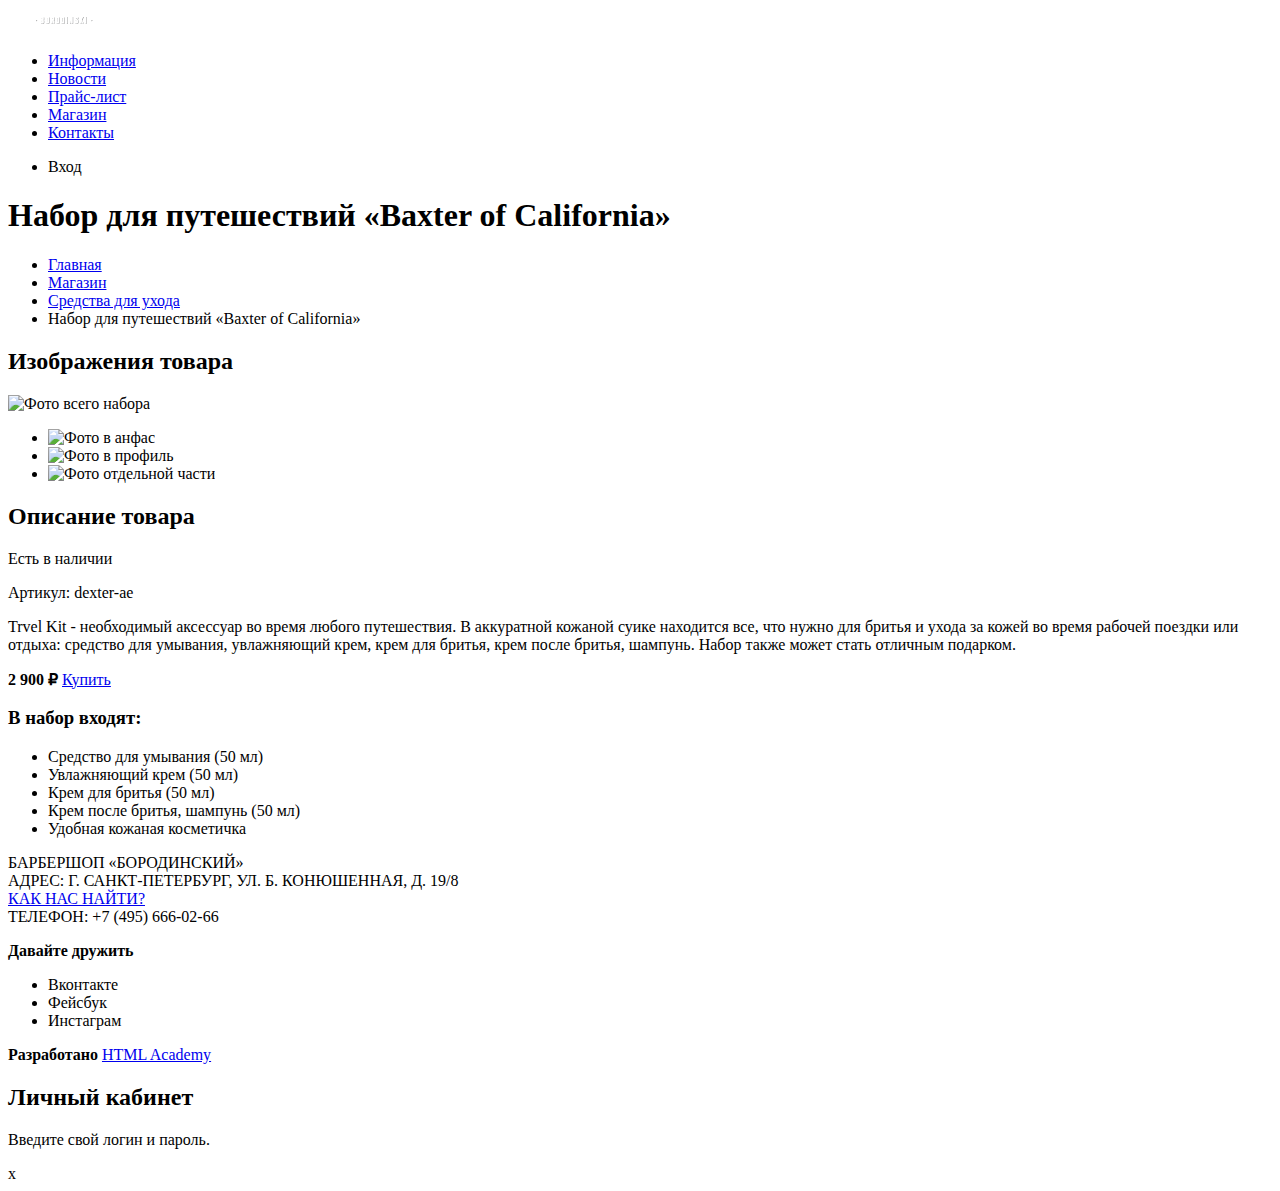
==== catalog-item.html @ a8f20469 "add href" ====
<!DOCTYPE html>
<html lang="en">
<head>
    <meta charset="UTF-8">
    <meta name="viewport" content="width=device-width, initial-scale=1.0">
    <title></title>
</head>
<body>
    <header class="main-header">
        <nav class="main-navigation">
            <a class="main-header-logo" href="index.html">
                <img src="img/index-logo.svg" href="index.html" width="111" height="24" alt="Логотип барбершопа">
            </a>
            <ul class="site-navigation">
                <li><a href="info.html">Информация</a></li>
                <li><a href="news.html">Новости</a></li>
                <li><a href="price.html">Прайс-лист</a></li>
                <li class="site-navigation-current"><a href="catalog.html">Магазин</a></li>
                <li><a href="contacts.html">Контакты</a></li>
            </ul>
            <ul class="user-navigation">
                <li class="login-link">Вход</li>
            </ul>
        </nav>
    </header>
    <main class="container">

        <h1 class="page-title">Набор для путешествий «Baxter of California»</h1>

        <ul class="breadcrumbs">
            <li><a href="index.html">Главная</a></li>
            <li><a href="catalog.html">Магазин</a></li>
            <li><a href="#">Средства для ухода</a></li>
            <li class="breadcrumbs-current">Набор для путешествий «Baxter of California»</li>
        </ul>

        <section class="product-photos">
            <h2 class="visually-hidden">Изображения товара</h2>
            <p class="product-photo-full">
                <img src="img/product-big.jpg" width="460" height="498" alt="Фото всего набора">
            </p>
            <ul class="product-photo-preview">
                <li><img src="img/product-small-1.jpg" width="140" height="149" alt="Фото в анфас"></li>
                <li><img src="img/product-small-2.jpg" width="140" height="149" alt="Фото в профиль"></li>
                <li><img src="img/product-small-3.jpg" width="140" height="149" alt="Фото отдельной части"></li>
            </ul>
        </section>

        <section class="product-info">
            <h2 class="visually-hidden">Описание товара</h2>
            <p class="product-availability">Есть в наличии</p>
            <p class="product-article">Артикул: dexter-ae</p>
            <p class="product-text">Trvel Kit - необходимый аксессуар во время любого путешествия. В аккуратной кожаной суике находится все, что нужно для бритья и ухода за кожей во время рабочей поездки или отдыха: средство для умывания, увлажняющий крем, крем для бритья, крем после бритья, шампунь. Набор также может стать отличным подарком.</p>
            <p class="product-price">
                <b>2 900 ₽</b>
                <a href="#" class="button">Купить</a>
            </p>
            <h3>В набор входят:</h3>
            <ul>
                <li>Средство для умывания (50 мл)</li>
                <li>Увлажняющий крем (50 мл)</li>
                <li>Крем для бритья (50 мл)</li>
                <li>Крем после бритья, шампунь (50 мл)</li>
                <li>Удобная кожаная косметичка</li>
            </ul>
        </section>
    </main>

    <footer class="main-footer">
        <p class="footer-contacts">
            БАРБЕРШОП «БОРОДИНСКИЙ»<br>
            АДРЕС: Г. САНКТ-ПЕТЕРБУРГ, УЛ. Б. КОНЮШЕННАЯ, Д. 19/8<br>
            <a href="map.html">КАК НАС НАЙТИ?</a><br>
            ТЕЛЕФОН: +7 (495) 666-02-66
        </p>
        <div class="footer-social">
            <b>Давайте дружить</b>
            <ul>
                <li><a href="#" class="social-button"></a>Вконтакте</li>
                <li><a href="#" class="social-button"></a>Фейсбук</li>
                <li><a href="#" class="social-button"></a>Инстаграм</li>
            </ul>
        </div>
        <p class="footer-copyright">
            <b>Разработано</b>
            <a href="http://htmlacademy.ru" class="button">HTML Academy</a>
        </p>
    </footer>

    <section class="modal modal-login">
        <h2>Личный кабинет</h2>
        <p>Введите свой логин и пароль.</p>
        <!-- Здесь будет форма -->
        <span class="modal-close">x</span>
    </section>
</body>
</html>
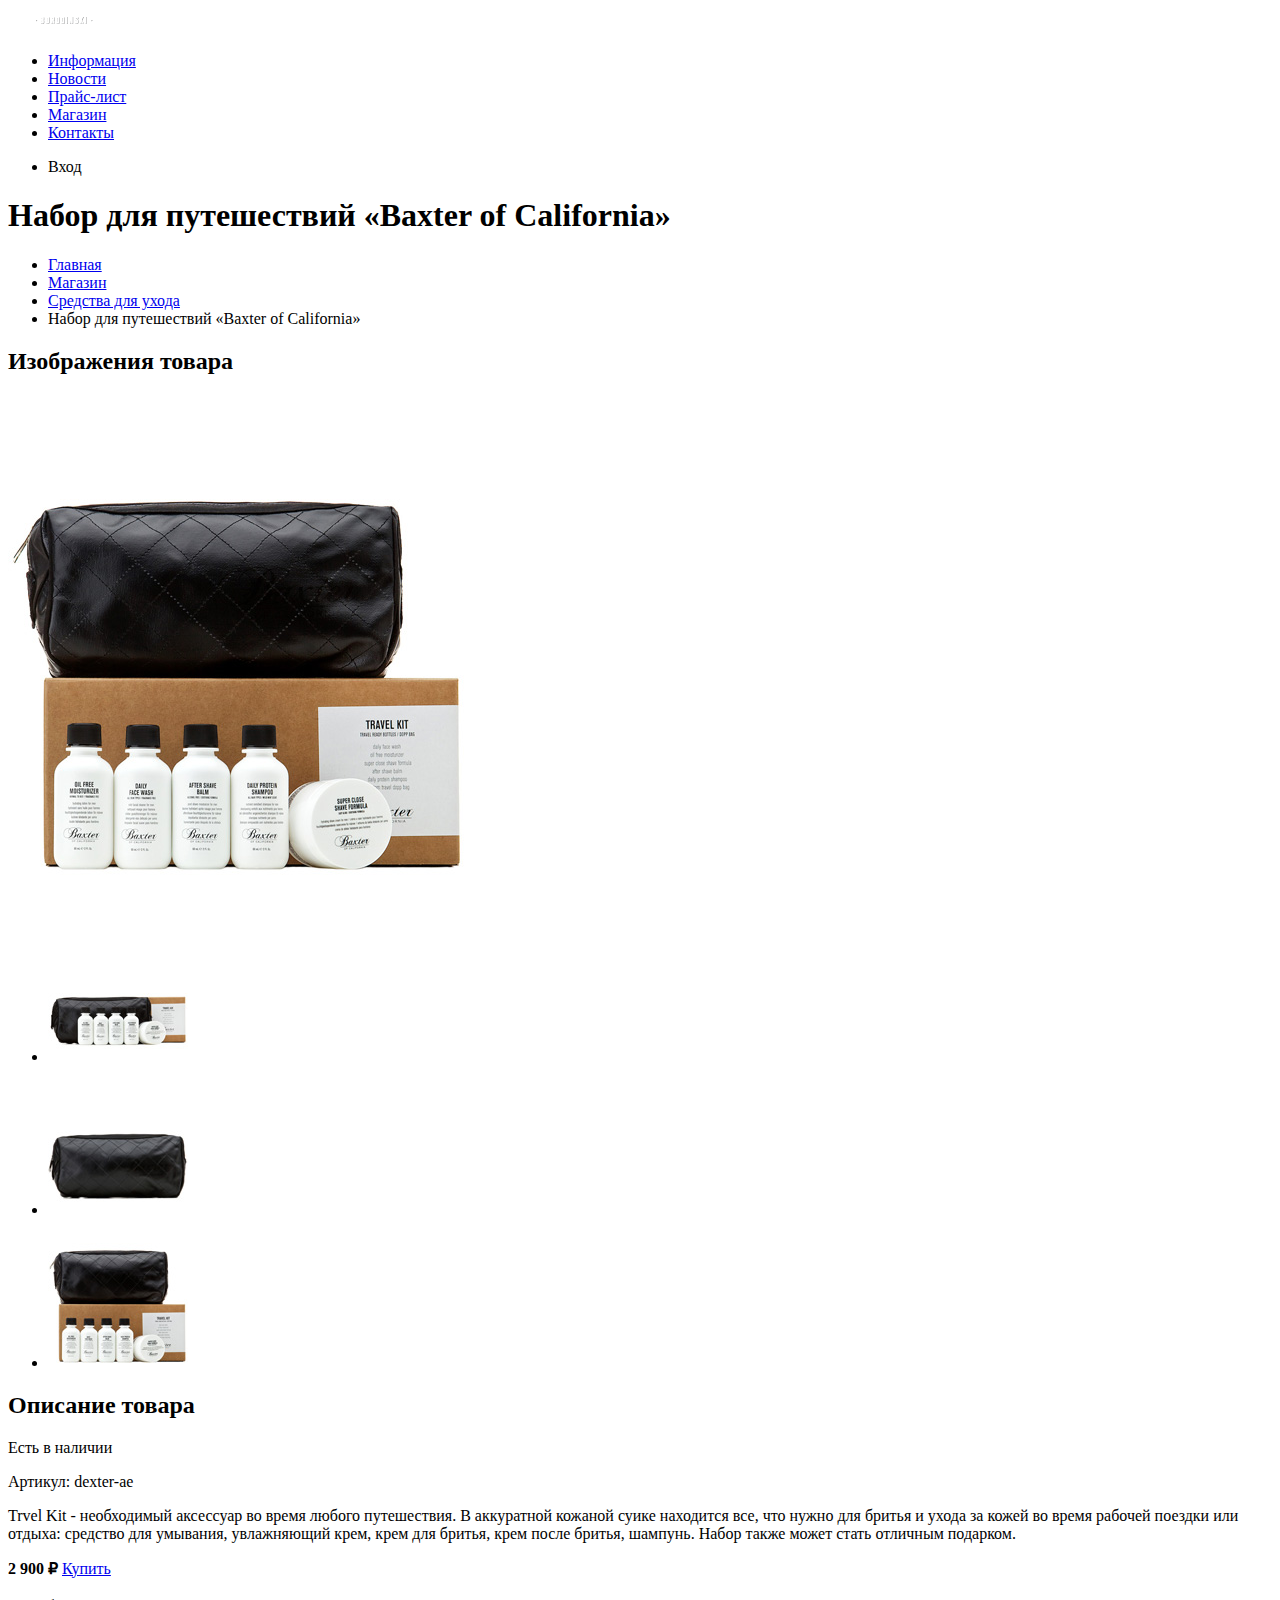
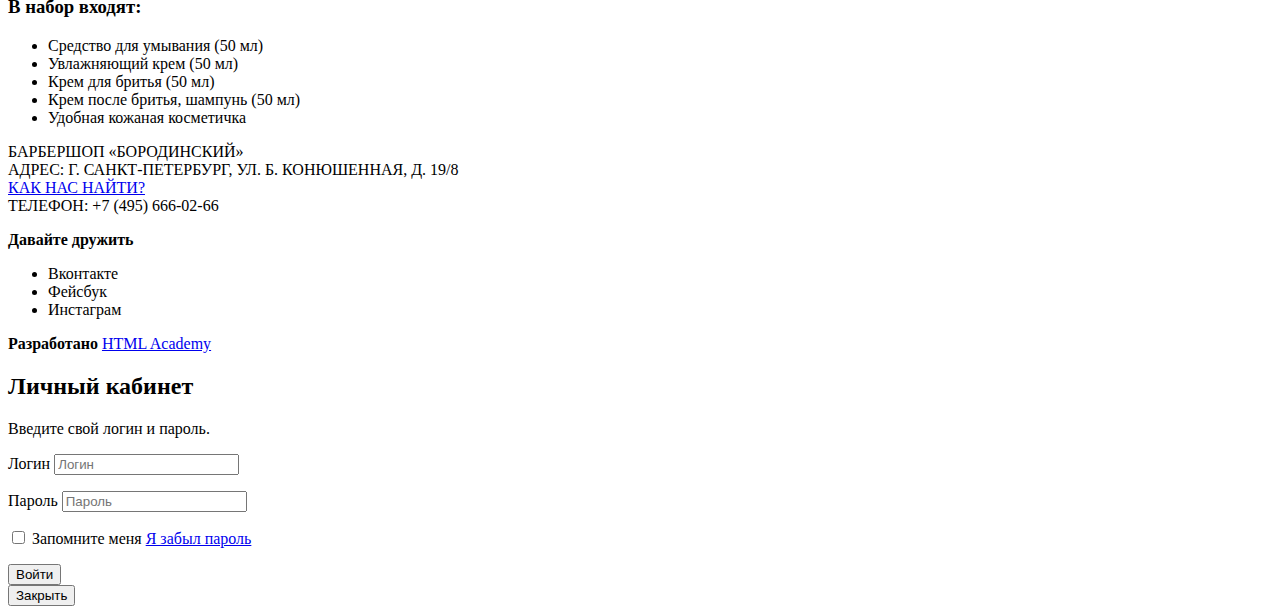
==== commit 2c37713d: "add forms" ====
--- a/catalog-item.html
+++ b/catalog-item.html
@@ -90,8 +90,27 @@
     <section class="modal modal-login">
         <h2>Личный кабинет</h2>
         <p>Введите свой логин и пароль.</p>
-        <!-- Здесь будет форма -->
-        <span class="modal-close">x</span>
+        <form action="https://echo.htmlacademy.ru" class="login-form" method="post">
+            <p>
+                <label for="user-login" class="visually-hidden">Логин</label>
+                <input id="user-login" class="login-icon-user" type="text" name="login" placeholder="Логин">
+            </p>
+            <p>
+                <label for="user-password" class="visually-hidden">Пароль</label>
+                <input id="user-password" class="login-icon-password" type="password" name="password"
+                    placeholder="Пароль">
+            </p>
+            <p class="login-password-info">
+                <label class="login-checkbox">
+                    <input type="checkbox" name="remember" class="visually-hidden">
+                    <span class="checkbox-indicator"></span>
+                    Запомните меня
+                </label>
+                <a href="#" class="restore">Я забыл пароль</a>
+            </p>
+            <button class="button" type="submit">Войти</button>
+        </form>
+        <button class="modal-close" type="button">Закрыть</button>
     </section>
 </body>
 </html>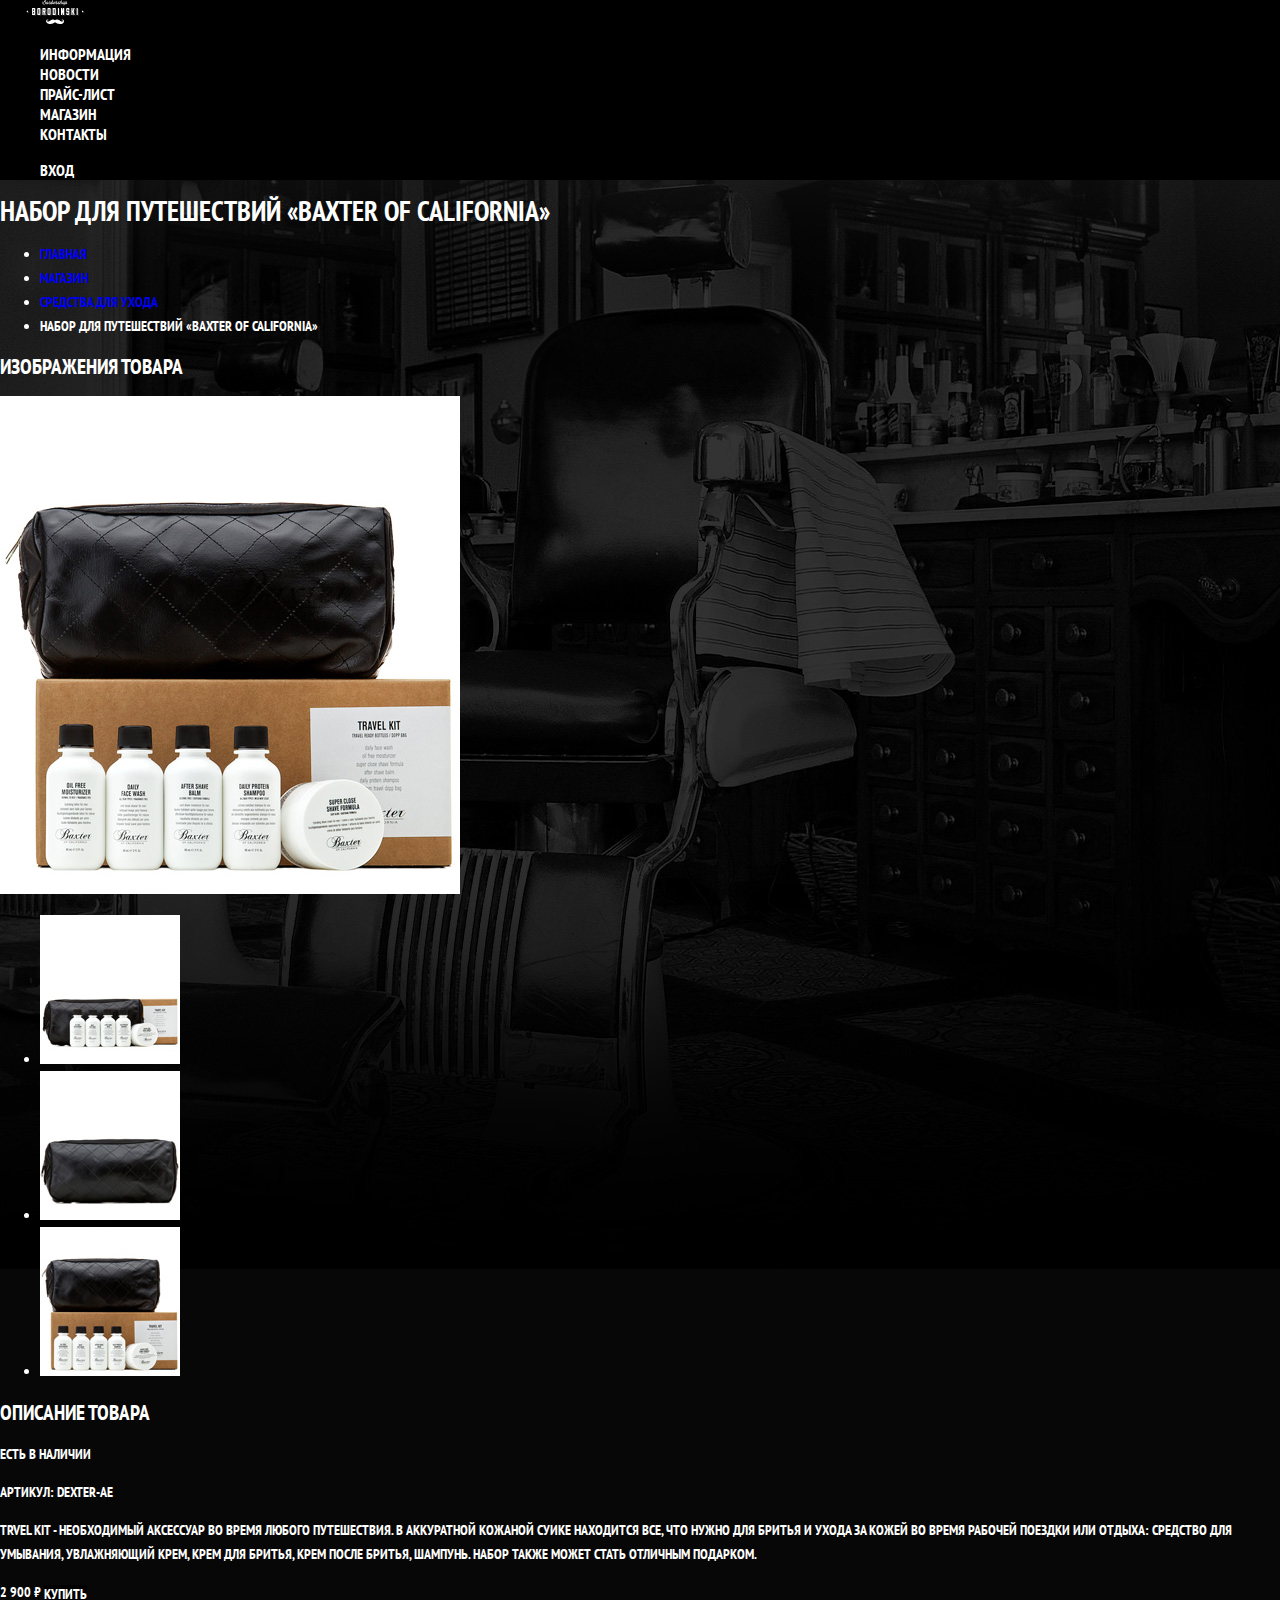
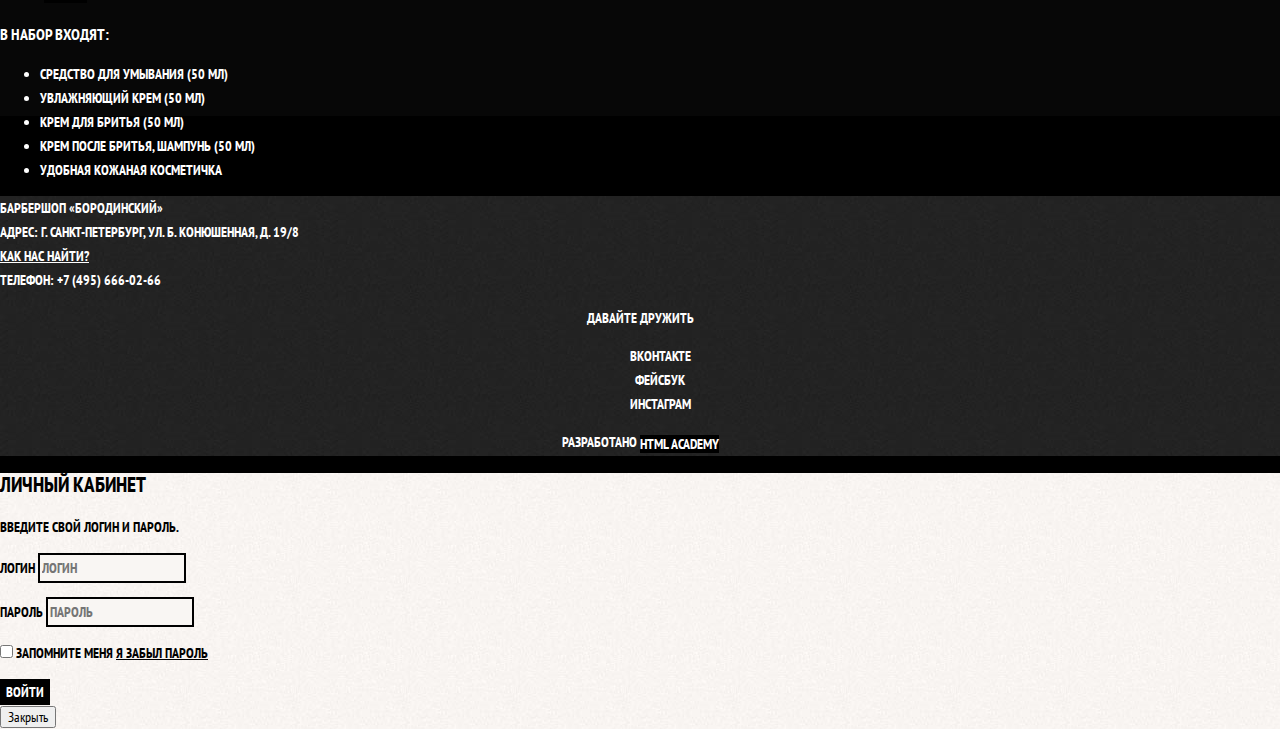
==== commit 664929ed: "add css+img" ====
--- a/catalog-item.html
+++ b/catalog-item.html
@@ -4,6 +4,10 @@
     <meta charset="UTF-8">
     <meta name="viewport" content="width=device-width, initial-scale=1.0">
     <title></title>
+    <link href="https://fonts.googleapis.com/css?family=PT+Sans+Narrow:400,700&display=swap&subset=cyrillic"
+        rel="stylesheet">
+    <link rel="stylesheet" href="css/normalize.css">
+    <link rel="stylesheet" href="css/style.css">
 </head>
 <body>
     <header class="main-header">
--- a/css/style.css
+++ b/css/style.css
@@ -0,0 +1,208 @@
+body {
+    margin: 0;
+    padding: 0;
+
+    font-family: "PT Sans Narrow", Arial, sans-serif;
+    font-size: 14px;
+    line-height: 24px;
+    font-weight: 700;
+    color: #ffffff;
+    text-transform: uppercase;
+
+    background-color: #000000;
+    background-image: url("../img/bg.jpg");
+    background-position: top center;
+    background-repeat: no-repeat;
+}
+
+.inner-page {
+    color: #000000;
+
+    background-color: #f9f6f3;
+    background-image: url("../img/pattern-light.jpg");
+    background-position: 0 0;
+    background-repeat: repeat;
+}
+
+a {
+    text-decoration: none;
+}
+
+.button {
+    font: inherit;
+
+    text-align: center;
+    color: #ffffff;
+    vertical-align: middle;
+    text-transform: uppercase;
+
+    background-color: #000000;
+    border: none;
+}
+
+.button:hover,
+.button:focus,
+.button:active {
+    background-color: #663d15;
+}
+
+.main-navigation {
+    font-size: 16px;
+    line-height: 20px;
+    color: #ffffff;
+
+    background-color: #000000;
+}
+
+.site-navigation,
+.user-navigation {
+    list-style: none;
+}
+
+.site-navigation a,
+.user-navigation a {
+    color: #ffffff;
+}
+
+.site-navigation a:hover,
+.site-navigation a:focus,
+.user-navigation a:hover,
+.user-navigation a:focus {
+    background-color: #242424;
+}
+
+.features-list {
+    list-style: none;
+}
+
+.feature-item {
+    text-align: center;
+}
+
+.feature-item h3 {
+    font-size: 30px;
+    line-height: 42px;
+}
+
+.index-columns {
+    color: #000000;
+
+    background-color: #f8f5f2;
+    background-image: url("../img/pattern-light.jpg");
+    background-position: 0 0;
+    background-repeat: repeat;
+}
+
+.index-columns h2 {
+    font-size: 30px;
+    line-height: 42px;
+}
+
+.news-list {
+    list-style: none;
+}
+
+.news-item time {
+    text-transform: none;
+}
+
+.gallery-content {
+    background-color: #cccccc;
+    border: 7px solid #ffffff;
+}
+
+.appointment-item input {
+    font: inherit;
+
+    background-color: transparent;
+    border: 2px solid #000000;
+}
+
+.appointment-item input:focus {
+    border-color: #663d15;
+}
+
+.main-footer {
+    color: #ffffff;
+
+    background-color: #212121;
+    background-image: url("../img/pattern-dark.jpg");
+    background-position: 0 0;
+    background-repeat: repeat;
+}
+
+.footer-contacts a {
+    color: #ffffff;
+    text-decoration: underline;
+}
+
+.footer-contacts a:hover,
+.footer-contacts a:focus {
+    text-decoration: none;
+}
+
+.footer-social {
+    text-align: center;
+}
+
+.footer-social ul {
+    list-style: none;
+}
+
+.social-button {
+    color: #ffffff;
+}
+
+.footer-copyright {
+    text-align: center;
+}
+
+.footer-copyright .button:hover,
+.footer-copyright .button:focus {
+    color: #000000;
+
+    background-color: #ffffff;
+}
+
+.modal {
+    color: #000000;
+
+    background-color: #f8f3f0;
+    background-image: url("../img/pattern-light.jpg");
+    background-position: 0 0;
+    background-repeat: repeat;
+}
+
+modal h2 {
+    font-size: 30px;
+    line-height: 42px;
+}
+
+.login-form input[type="text"],
+.login-form input[type="password"] {
+    font: inherit;
+    color: #000000;
+    text-transform: uppercase;
+
+    background-color: #f9f6f3;
+    border: 2px solid #000000;
+}
+
+.login-form input:focus {
+    border-color: #663d15;
+}
+
+.login-checkbox:hover,
+.login-checkbox:focus {
+    color: #663d15;
+}
+
+.restore {
+    color: #000000;
+    text-decoration: underline;
+}
+
+.restore:hover,
+.restore:focus {
+    text-decoration: none;
+}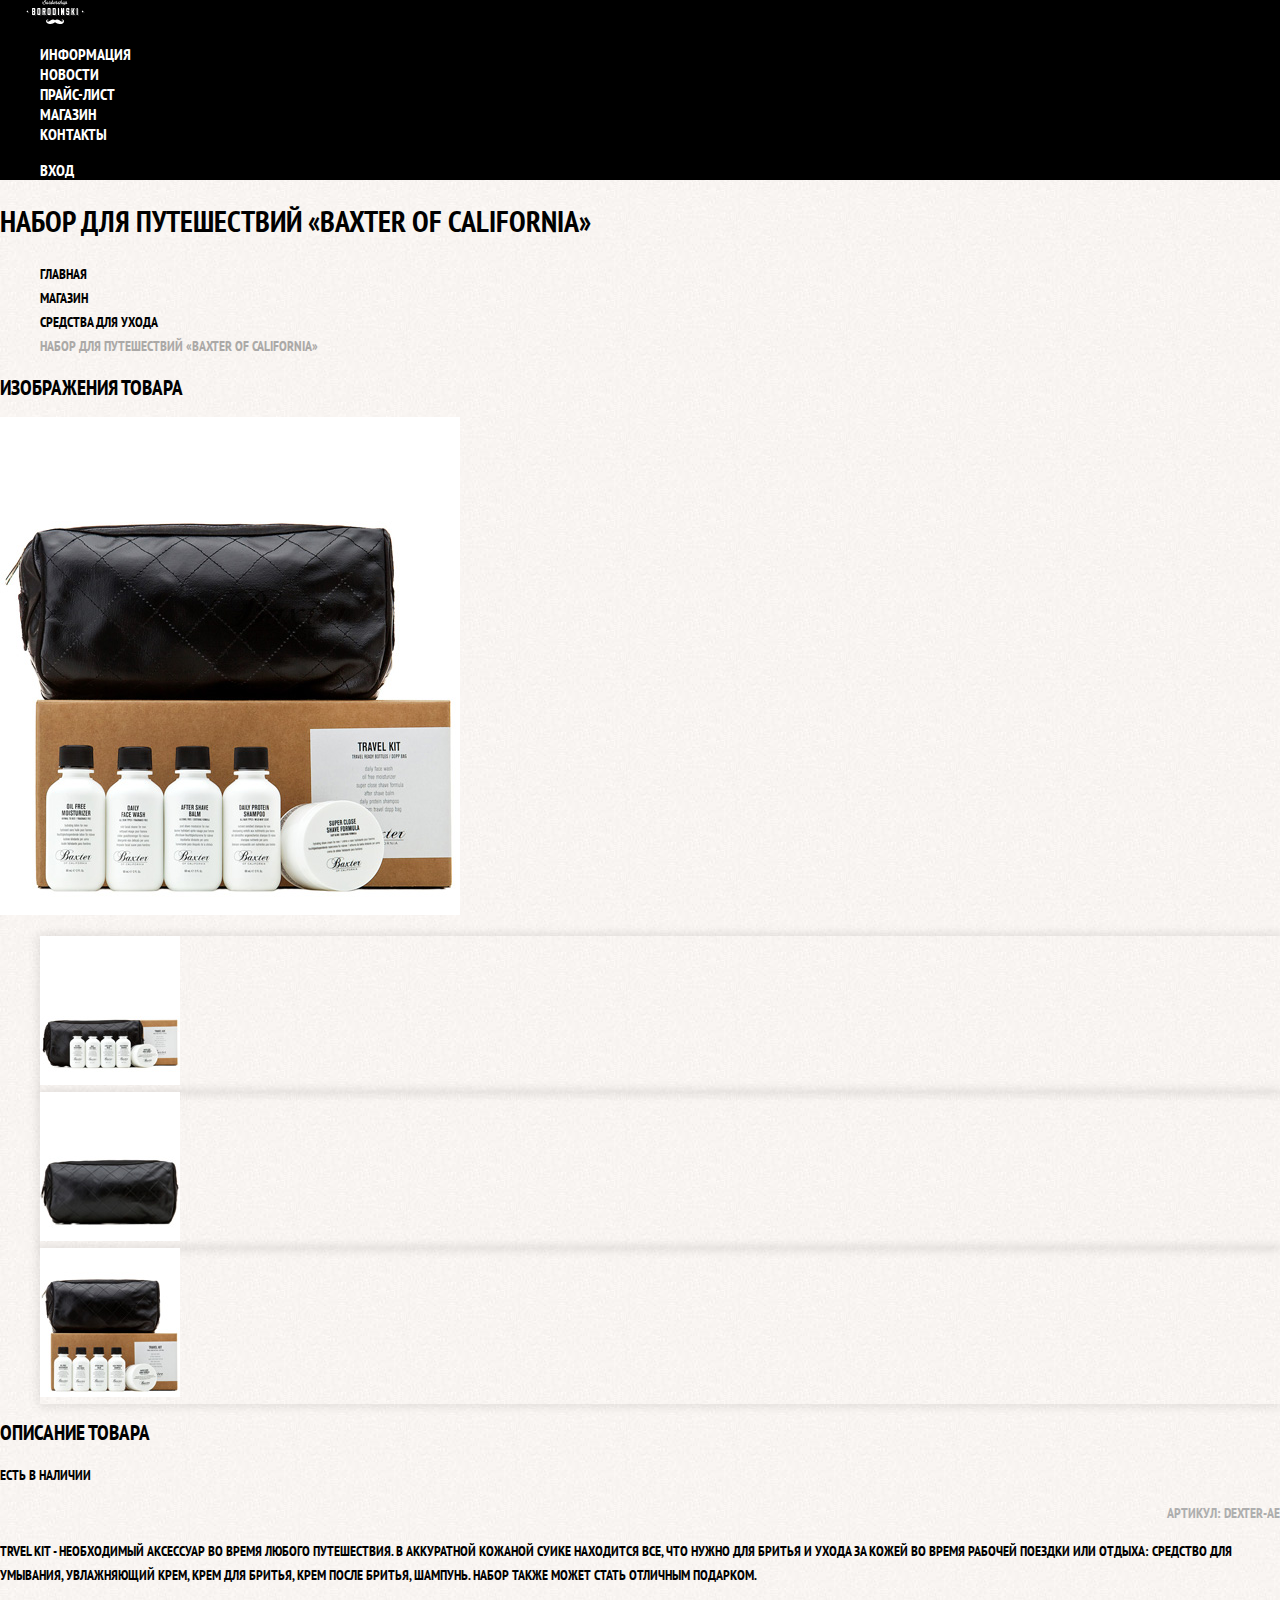
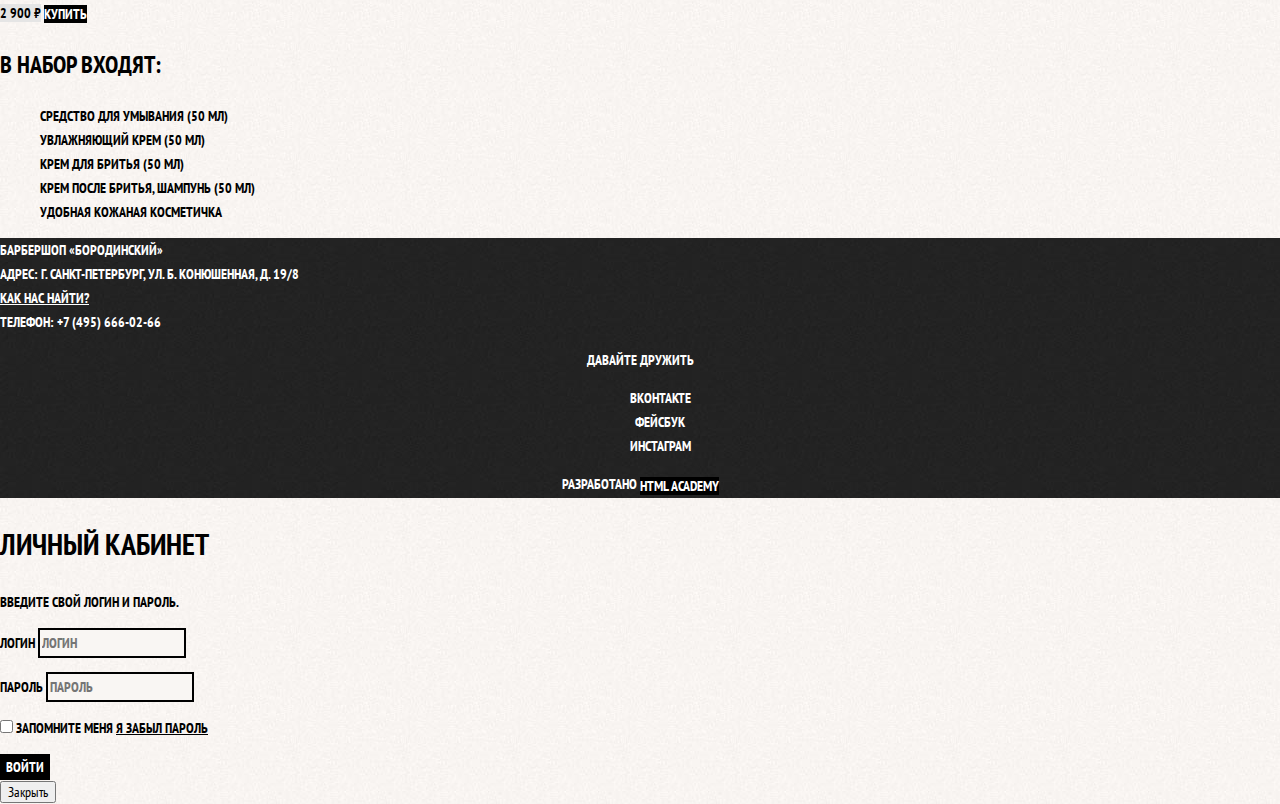
==== commit 9e7d25ff: "add styles for catalog & catalog-item" ====
--- a/catalog-item.html
+++ b/catalog-item.html
@@ -9,7 +9,9 @@
     <link rel="stylesheet" href="css/normalize.css">
     <link rel="stylesheet" href="css/style.css">
 </head>
-<body>
+
+<body class="inner-page">
+
     <header class="main-header">
         <nav class="main-navigation">
             <a class="main-header-logo" href="index.html">
@@ -23,7 +25,7 @@
                 <li><a href="contacts.html">Контакты</a></li>
             </ul>
             <ul class="user-navigation">
-                <li class="login-link">Вход</li>
+                <li><a class="login-link" href="login.html">Вход</a></li>
             </ul>
         </nav>
     </header>
--- a/css/style.css
+++ b/css/style.css
@@ -122,6 +122,155 @@
     border-color: #663d15;
 }
 
+.page-title {
+    font-size: 30px;
+    line-height: 42px;
+}
+
+.breadcrumbs {
+    list-style: none;
+}
+
+.breadcrumbs a {
+    color: #000000;
+}
+
+.breadcrumbs a:hover,
+.breadcrumbs a:focus {
+    text-decoration: underline;
+}
+
+.breadcrumbs-current {
+    color: #aba9a7;
+}
+
+.filter fieldset {
+    border: none;
+}
+
+.filter legend {
+    font-size: 24px;
+    line-height: 30px;
+}
+
+.filter ul {
+    list-style: none;
+    line-height: 18px;
+}
+
+.filter-input:hover + label,
+.filter-input:focus + label {
+    color: #663d15;
+}
+
+.filter-input:disabled + label {
+    color: #000000;
+
+    opacity: 0.5;
+}
+
+.catalog-list {
+    list-style: none;
+}
+
+.catalog-item {
+    background-color: #f8f8f8;
+    box-shadow: 0 0 10px rgba(0, 0, 0, 0.1);
+}
+
+.catalog-item:hover {
+    box-shadow: 0 0 10px rgba(0, 0, 0, 0.2);
+}
+
+.catalog-item a {
+    color: #000000;
+}
+
+.catalog-item h3 {
+    font-size: 14px;
+    line-height: 18px;
+}
+
+.catalog-category {
+    text-transform: none;
+}
+
+.catalog-item-price b {
+    font-size: 14px;
+    line-height: 20px;
+    text-align: center;
+
+    background-color: #e5e5e5;
+}
+
+.catalog-item-price .button {
+    line-height: 20px;
+    color: #ffffff;
+}
+
+.pagination-list {
+    list-style: none;
+}
+
+.pagination-item a {
+    color: #ffffff;
+
+    background-color: #000000;
+}
+
+.pagination-item a:hover,
+.pagination-item a:focus,
+.pagination-item a:active {
+    background-color: #663d15;
+}
+
+.pagination-item-current a {
+    color: #000000;
+
+    background-color: #ffffff;
+}
+
+.pagination-item-current a:hover,
+.pagination-item-current a:focus,
+.pagination-item-current a:active {
+    color: #000000;
+    
+    background-color: #ffffff;
+}
+
+.product-photo-preview {
+    list-style: none;
+}
+
+.product-photo-preview li {
+    box-shadow: 0 0 10px 2px rgba(0, 0, 0, 0.1);
+}
+
+.product-photo-full {
+    box-shadow: rgba(0, 0, 0, 0.1);
+}
+
+.product-article {
+    text-align: right;
+    color: #aeaeae;
+}
+
+.product-price b {
+    line-height: 20px;
+    text-align: center;
+
+    background-color: #e5e5e5;
+}
+
+.product-info h3 {
+    font-size: 24px;
+    line-height: 30px;
+}
+
+.product-info ul {
+    list-style: none;
+}
+
 .main-footer {
     color: #ffffff;
 
@@ -173,7 +322,7 @@
     background-repeat: repeat;
 }
 
-modal h2 {
+.modal h2 {
     font-size: 30px;
     line-height: 42px;
 }
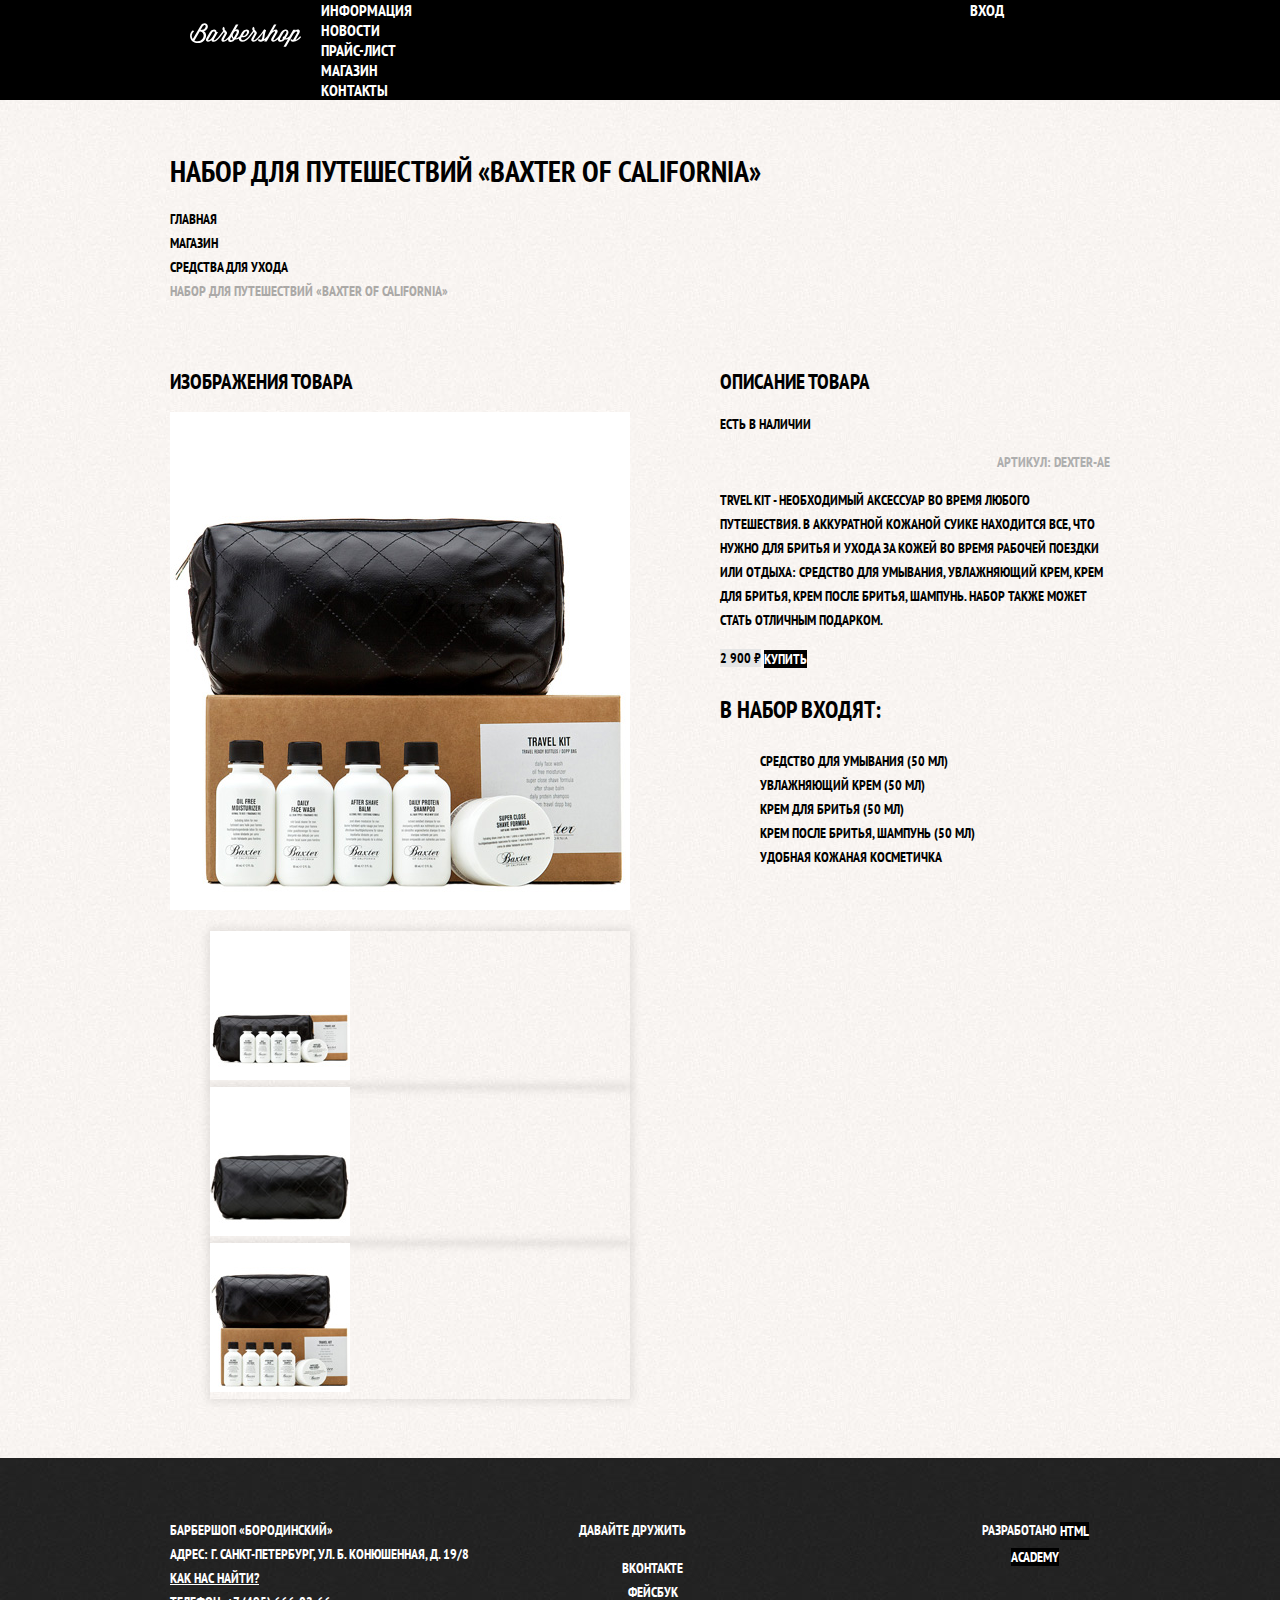
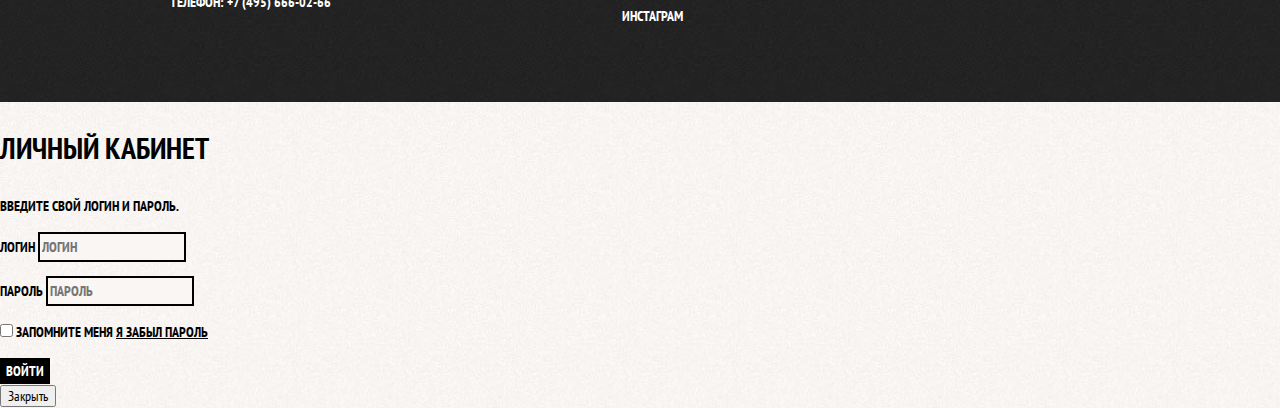
==== commit 915aee8e: "add flex" ====
--- a/catalog-item.html
+++ b/catalog-item.html
@@ -13,9 +13,9 @@
 <body class="inner-page">
 
     <header class="main-header">
-        <nav class="main-navigation">
+        <nav class="main-navigation container">
             <a class="main-header-logo" href="index.html">
-                <img src="img/index-logo.svg" href="index.html" width="111" height="24" alt="Логотип барбершопа">
+                <img src="img/logo.svg" href="index.html" width="111" height="24" alt="Логотип барбершопа">
             </a>
             <ul class="site-navigation">
                 <li><a href="info.html">Информация</a></li>
@@ -40,57 +40,63 @@
             <li class="breadcrumbs-current">Набор для путешествий «Baxter of California»</li>
         </ul>
 
-        <section class="product-photos">
-            <h2 class="visually-hidden">Изображения товара</h2>
-            <p class="product-photo-full">
-                <img src="img/product-big.jpg" width="460" height="498" alt="Фото всего набора">
-            </p>
-            <ul class="product-photo-preview">
-                <li><img src="img/product-small-1.jpg" width="140" height="149" alt="Фото в анфас"></li>
-                <li><img src="img/product-small-2.jpg" width="140" height="149" alt="Фото в профиль"></li>
-                <li><img src="img/product-small-3.jpg" width="140" height="149" alt="Фото отдельной части"></li>
-            </ul>
-        </section>
-
-        <section class="product-info">
-            <h2 class="visually-hidden">Описание товара</h2>
-            <p class="product-availability">Есть в наличии</p>
-            <p class="product-article">Артикул: dexter-ae</p>
-            <p class="product-text">Trvel Kit - необходимый аксессуар во время любого путешествия. В аккуратной кожаной суике находится все, что нужно для бритья и ухода за кожей во время рабочей поездки или отдыха: средство для умывания, увлажняющий крем, крем для бритья, крем после бритья, шампунь. Набор также может стать отличным подарком.</p>
-            <p class="product-price">
-                <b>2 900 ₽</b>
-                <a href="#" class="button">Купить</a>
-            </p>
-            <h3>В набор входят:</h3>
-            <ul>
-                <li>Средство для умывания (50 мл)</li>
-                <li>Увлажняющий крем (50 мл)</li>
-                <li>Крем для бритья (50 мл)</li>
-                <li>Крем после бритья, шампунь (50 мл)</li>
-                <li>Удобная кожаная косметичка</li>
-            </ul>
-        </section>
+        <div class="catalog-columns">
+            <section class="product-photos">
+                <h2 class="visually-hidden">Изображения товара</h2>
+                <p class="product-photo-full">
+                    <img src="img/product-big.jpg" width="460" height="498" alt="Фото всего набора">
+                </p>
+                <ul class="product-photo-preview">
+                    <li><img src="img/product-small-1.jpg" width="140" height="149" alt="Фото в анфас"></li>
+                    <li><img src="img/product-small-2.jpg" width="140" height="149" alt="Фото в профиль"></li>
+                    <li><img src="img/product-small-3.jpg" width="140" height="149" alt="Фото отдельной части"></li>
+                </ul>
+            </section>
+        
+            <section class="product-info">
+                <h2 class="visually-hidden">Описание товара</h2>
+                <div class="product-description">
+                    <p class="product-availability">Есть в наличии</p>
+                    <p class="product-article">Артикул: dexter-ae</p>
+                </div>
+                <p class="product-text">Trvel Kit - необходимый аксессуар во время любого путешествия. В аккуратной кожаной суике находится все, что нужно для бритья и ухода за кожей во время рабочей поездки или отдыха: средство для умывания, увлажняющий крем, крем для бритья, крем после бритья, шампунь. Набор также может стать отличным подарком.</p>
+                <p class="product-price">
+                    <b>2 900 ₽</b>
+                    <a href="#" class="button">Купить</a>
+                </p>
+                <h3>В набор входят:</h3>
+                <ul>
+                    <li>Средство для умывания (50 мл)</li>
+                    <li>Увлажняющий крем (50 мл)</li>
+                    <li>Крем для бритья (50 мл)</li>
+                    <li>Крем после бритья, шампунь (50 мл)</li>
+                    <li>Удобная кожаная косметичка</li>
+                </ul>
+            </section>
+        </div>
     </main>
 
     <footer class="main-footer">
-        <p class="footer-contacts">
-            БАРБЕРШОП «БОРОДИНСКИЙ»<br>
-            АДРЕС: Г. САНКТ-ПЕТЕРБУРГ, УЛ. Б. КОНЮШЕННАЯ, Д. 19/8<br>
-            <a href="map.html">КАК НАС НАЙТИ?</a><br>
-            ТЕЛЕФОН: +7 (495) 666-02-66
-        </p>
-        <div class="footer-social">
-            <b>Давайте дружить</b>
-            <ul>
-                <li><a href="#" class="social-button"></a>Вконтакте</li>
-                <li><a href="#" class="social-button"></a>Фейсбук</li>
-                <li><a href="#" class="social-button"></a>Инстаграм</li>
-            </ul>
-        </div>
-        <p class="footer-copyright">
-            <b>Разработано</b>
-            <a href="http://htmlacademy.ru" class="button">HTML Academy</a>
-        </p>
+         <div class="container">
+             <p class="footer-contacts">
+                 БАРБЕРШОП «БОРОДИНСКИЙ»<br>
+                 АДРЕС: Г. САНКТ-ПЕТЕРБУРГ, УЛ. Б. КОНЮШЕННАЯ, Д. 19/8<br>
+                 <a href="map.html">КАК НАС НАЙТИ?</a><br>
+                 ТЕЛЕФОН: +7 (495) 666-02-66
+             </p>
+             <div class="footer-social">
+                 <b>Давайте дружить</b>
+                 <ul>
+                     <li><a href="#" class="social-button"></a>Вконтакте</li>
+                     <li><a href="#" class="social-button"></a>Фейсбук</li>
+                     <li><a href="#" class="social-button"></a>Инстаграм</li>
+                 </ul>
+             </div>
+             <p class="footer-copyright">
+                 <b>Разработано</b>
+                 <a href="http://htmlacademy.ru" class="button">HTML Academy</a>
+             </p>
+         </div>
     </footer>
 
     <section class="modal modal-login">
--- a/css/style.css
+++ b/css/style.css
@@ -24,6 +24,16 @@
     background-repeat: repeat;
 }
 
+.main-header {
+    margin-bottom: 75px;
+}
+
+.inner-page .main-header {
+    margin-bottom: 50px;
+
+    background-color: #000000;
+}
+
 a {
     text-decoration: none;
 }
@@ -47,16 +57,66 @@
 }
 
 .main-navigation {
+    display: flex;
+    flex-direction: column;
+    align-items: center;
+
     font-size: 16px;
     line-height: 20px;
     color: #ffffff;
 
+    background-color: transparent;
+}
+
+.inner-page .main-navigation {
+    display: flex;
+    align-items: flex-start;
+    flex-direction: row;
+}
+
+.main-header-logo {
+    order: 2;
+    width: 368px;
+    height: 153px;
+}
+
+.inner-page .main-header-logo {
+    order: 0;
+
+    width: 111px;
+    height: 24px;
+    padding: 23px 20px;
+}
+
+.main-navigation-wrapper {
+    width: 100%;
+    margin-bottom: 60px;
+
     background-color: #000000;
+}
+
+.main-navigation-wrapper .container {
+    display: flex;
+    justify-content: space-between;
 }
 
 .site-navigation,
 .user-navigation {
     list-style: none;
+    margin: 0;
+    padding: 0;
+}
+
+.site-navigation {
+    width: 620px;
+}
+
+.user-navigation {
+    width: 140px;
+}
+
+.inner-page .user-navigation {
+    margin-left: auto;
 }
 
 .site-navigation a,
@@ -71,11 +131,27 @@
     background-color: #242424;
 }
 
+.container {
+    width: 940px;
+    margin: 0 auto;
+    padding: 0 10px;
+}
+
+.features {
+    margin-bottom: 80px;
+}
+
 .features-list {
+    display: flex;
+    justify-content: space-between;
+    margin: 0;
+    padding: 0;
+
     list-style: none;
 }
 
 .feature-item {
+    width: 300px;
     text-align: center;
 }
 
@@ -85,6 +161,11 @@
 }
 
 .index-columns {
+    display: flex;
+    justify-content: space-between;
+    padding: 50px 80px;
+    margin-bottom: 35px;
+
     color: #000000;
 
     background-color: #f8f5f2;
@@ -98,12 +179,20 @@
     line-height: 42px;
 }
 
+.news {
+    width: 380px;
+}
+
 .news-list {
     list-style: none;
 }
 
 .news-item time {
     text-transform: none;
+}
+
+.gallery {
+    width: 300px;
 }
 
 .gallery-content {
@@ -111,6 +200,14 @@
     border: 7px solid #ffffff;
 }
 
+.contacts {
+    width: 380px;
+}
+
+.appointment {
+    width: 300px;
+}
+
 .appointment-item input {
     font: inherit;
 
@@ -123,11 +220,19 @@
 }
 
 .page-title {
+    margin: 0;
+    margin-bottom: 15px;
+    padding: 0;
+
     font-size: 30px;
     line-height: 42px;
 }
 
 .breadcrumbs {
+    padding: 0;
+    margin: 0;
+    margin-bottom: 50px;
+
     list-style: none;
 }
 
@@ -144,6 +249,15 @@
     color: #aba9a7;
 }
 
+.catalog-columns {
+    display: flex;
+    justify-content: space-between;
+}
+
+.filters {
+    width: 180px;
+}
+
 .filter fieldset {
     border: none;
 }
@@ -169,13 +283,31 @@
     opacity: 0.5;
 }
 
+.catalog {
+    width: 700px;
+}
+
 .catalog-list {
+    display: flex;
+    flex-wrap: wrap;
+    padding: 0;
+    margin: 0;
+    margin-bottom: 25px;
+
     list-style: none;
 }
 
 .catalog-item {
+    width: 220px;
+    margin-bottom: 20px;
+    margin-right: 20px;
+
     background-color: #f8f8f8;
     box-shadow: 0 0 10px rgba(0, 0, 0, 0.1);
+}
+
+.catalog-item:nth-child(3n) {
+    margin-right: 0;
 }
 
 .catalog-item:hover {
@@ -209,6 +341,9 @@
 }
 
 .pagination-list {
+    padding: 0;
+    margin: 0;
+
     list-style: none;
 }
 
@@ -242,6 +377,10 @@
     list-style: none;
 }
 
+.product-photos {
+    width: 460px;
+}
+
 .product-photo-preview li {
     box-shadow: 0 0 10px 2px rgba(0, 0, 0, 0.1);
 }
@@ -262,6 +401,10 @@
     background-color: #e5e5e5;
 }
 
+.product-info {
+    width: 390px;
+}
+
 .product-info h3 {
     font-size: 24px;
     line-height: 30px;
@@ -272,6 +415,9 @@
 }
 
 .main-footer {
+    margin-top: 65px;
+    padding: 60px 0;
+
     color: #ffffff;
 
     background-color: #212121;
@@ -280,6 +426,20 @@
     background-repeat: repeat;
 }
 
+.inner-page .main-footer {
+    margin-top: 45px;
+}
+
+.main-footer .container {
+    display: flex;
+}
+
+.footer-contacts {
+    width: 320px;
+    margin: 0;
+    margin-right: 70px;
+}
+
 .footer-contacts a {
     color: #ffffff;
     text-decoration: underline;
@@ -291,6 +451,8 @@
 }
 
 .footer-social {
+    width: 145px;
+
     text-align: center;
 }
 
@@ -303,6 +465,9 @@
 }
 
 .footer-copyright {
+    width: 150px;
+    margin: 0;
+    margin-left: auto;
     text-align: center;
 }
 
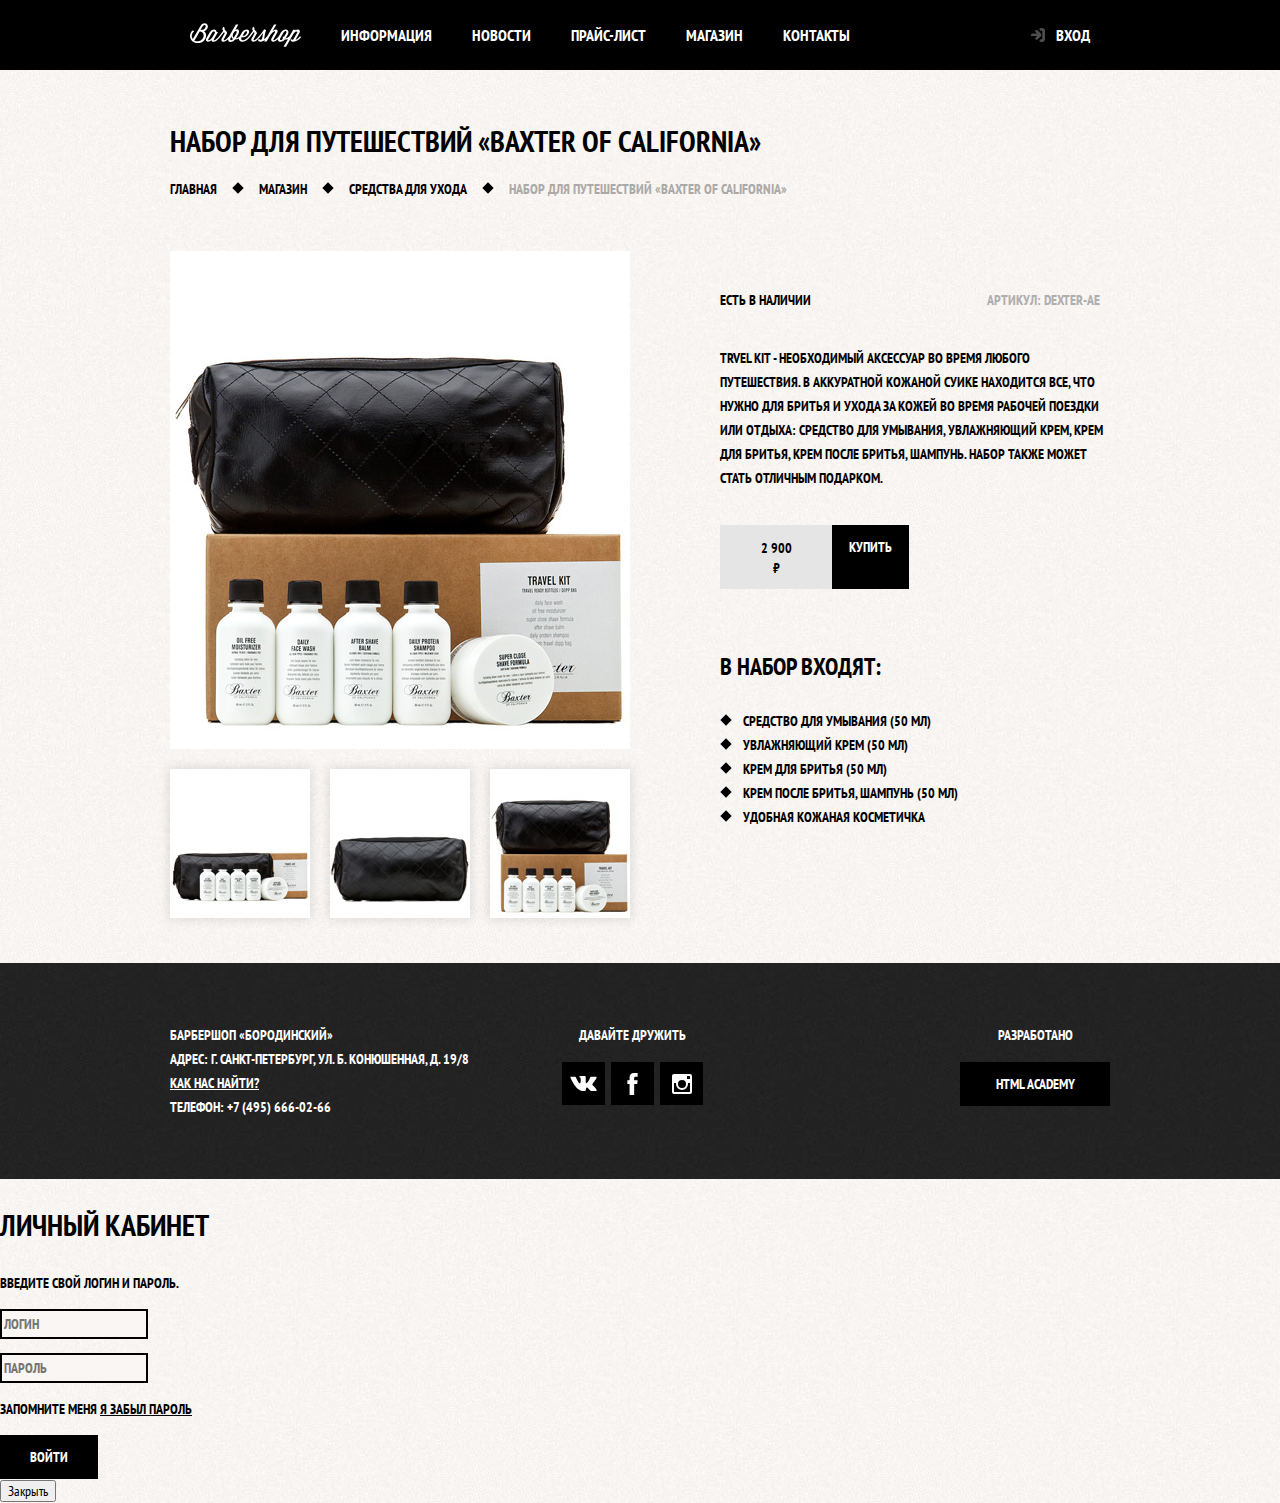
==== commit 59a6135d: "add flex" ====
--- a/catalog-item.html
+++ b/catalog-item.html
@@ -87,9 +87,21 @@
              <div class="footer-social">
                  <b>Давайте дружить</b>
                  <ul>
-                     <li><a href="#" class="social-button"></a>Вконтакте</li>
-                     <li><a href="#" class="social-button"></a>Фейсбук</li>
-                     <li><a href="#" class="social-button"></a>Инстаграм</li>
+                     <li><a href="#" class="social-button"><span class="visually-hidden"> Вконтакте</span><svg
+                                 xmlns="http://www.w3.org/2000/svg" width="27" height="15" viewBox="0 0 26.14 14.91">
+                                 <path
+                                     d="M26 13.47l-.09-.17a13.55 13.55 0 0 0-2.6-3q-.87-.83-1.1-1.12A1 1 0 0 1 22 8a10.27 10.27 0 0 1 1.22-1.78l.88-1.16q2.35-3.13 2-4L26 .94a.8.8 0 0 0-.4-.22 2.14 2.14 0 0 0-.87 0h-3.92a.51.51 0 0 0-.27 0h-.3a.6.6 0 0 0-.15.14.93.93 0 0 0-.14.24 22.22 22.22 0 0 1-1.46 3.06q-.5.84-.93 1.46a7 7 0 0 1-.71.91 4.94 4.94 0 0 1-.52.47q-.23.18-.35.15l-.23-.05a.9.9 0 0 1-.31-.33 1.49 1.49 0 0 1-.16-.53V1.6a3.14 3.14 0 0 0 0-.62 2.12 2.12 0 0 0-.14-.44.73.73 0 0 0-.28-.33 1.57 1.57 0 0 0-.46-.18A9 9 0 0 0 12.57 0a8.93 8.93 0 0 0-3.25.33 1.83 1.83 0 0 0-.52.41q-.25.3-.07.33a1.67 1.67 0 0 1 1.16.59l.08.16a2.6 2.6 0 0 1 .19.63 6.32 6.32 0 0 1 .12 1 10.59 10.59 0 0 1 0 1.7q-.07.71-.13 1.1a2.21 2.21 0 0 1-.18.64 2.69 2.69 0 0 1-.16.3l-.07.07a1 1 0 0 1-.37.07.86.86 0 0 1-.46-.19 3.27 3.27 0 0 1-.56-.52 7 7 0 0 1-.66-.93q-.37-.6-.76-1.42l-.22-.39q-.2-.38-.56-1.11t-.62-1.43A.9.9 0 0 0 5.2.9h-.07a.93.93 0 0 0-.22-.16A1.44 1.44 0 0 0 4.6.65L.87.68A1 1 0 0 0 .1.94L0 1a.44.44 0 0 0 0 .22 1.08 1.08 0 0 0 .08.37Q.9 3.53 1.86 5.31t1.66 2.87Q4.23 9.27 5 10.24t1 1.24l.37.41.34.33a8.06 8.06 0 0 0 1 .78 16.34 16.34 0 0 0 1.4.9 7.6 7.6 0 0 0 1.79.72 6.19 6.19 0 0 0 2 .22h1.57a1.08 1.08 0 0 0 .72-.3l.05-.07a.9.9 0 0 0 .1-.25 1.38 1.38 0 0 0 0-.37 4.48 4.48 0 0 1 .09-1.05 2.77 2.77 0 0 1 .23-.71 1.74 1.74 0 0 1 .29-.4 1.19 1.19 0 0 1 .23-.2h.11a.86.86 0 0 1 .77.21 4.52 4.52 0 0 1 .83.79q.39.47.93 1.05a6.41 6.41 0 0 0 1 .87l.27.16a3.31 3.31 0 0 0 .71.3 1.53 1.53 0 0 0 .76.07l3.48-.05a1.58 1.58 0 0 0 .8-.17.68.68 0 0 0 .34-.37 1.06 1.06 0 0 0 0-.46 1.71 1.71 0 0 0-.1-.36z"
+                                     fill="#fff" /></svg></a></li>
+                     <li><a href="#" class="social-button"><span class="visually-hidden">Фейсбук</span><svg
+                                 xmlns="http://www.w3.org/2000/svg" width="19" height="22" viewBox="0 0 10.15 21.74">
+                                 <path
+                                     d="M3.34 1.12A4.77 4.77 0 0 1 6.53 0h3.61v3.81H7.81a1.07 1.07 0 0 0-1.09.83v2.55h3.42c-.08 1.23-.24 2.45-.41 3.67h-3v10.87H2.21V10.86H0V7.21h2.19V3.66a3.83 3.83 0 0 1 1.15-2.54z"
+                                     fill="#fff" /></svg></a></li>
+                     <li><a href="#" class="social-button"><span class="visually-hidden">Инстаграм</span><svg
+                                 xmlns="http://www.w3.org/2000/svg" width="20" height="20" viewBox="0 0 20 20">
+                                 <path
+                                     d="M18 0H2a2 2 0 0 0-2 2v16a2 2 0 0 0 2 2h16a2 2 0 0 0 2-2V2a2 2 0 0 0-2-2zm-8 6a4 4 0 1 1-4 4 4 4 0 0 1 4-4zM2.5 18a.47.47 0 0 1-.5-.5V9h2.1a3.4 3.4 0 0 0-.1 1 6 6 0 1 0 12 0 3.4 3.4 0 0 0-.1-1H18v8.5a.47.47 0 0 1-.5.5zM18 4.5a.47.47 0 0 1-.5.5h-2a.47.47 0 0 1-.5-.5v-2a.47.47 0 0 1 .5-.5h2a.47.47 0 0 1 .5.5z"
+                                     fill="#fff" /></svg></a></li>
                  </ul>
              </div>
              <p class="footer-copyright">
--- a/css/style.css
+++ b/css/style.css
@@ -1,4 +1,5 @@
 body {
+    min-width: 960px;
     margin: 0;
     padding: 0;
 
@@ -15,6 +16,33 @@
     background-repeat: no-repeat;
 }
 
+a {
+    text-decoration: none;
+}
+
+img {
+    max-width: 100%;
+    height: auto;
+}
+
+.visually-hidden:not(:focus):not(:active),
+input[type="checkbox"].visually-hidden,
+input[type="radio"].visually-hidden {
+    position: absolute;
+
+    width: 1px;
+    height: 1px;
+    margin: -1px;
+    border: 0;
+    padding: 0;
+
+    white-space: nowrap;
+
+    clip-path: inset(100%);
+    clip: rect(0 0 0 0);
+    overflow: hidden;
+}
+
 .inner-page {
     color: #000000;
 
@@ -34,13 +62,12 @@
     background-color: #000000;
 }
 
-a {
-    text-decoration: none;
-}
-
 .button {
+    display: inline-block;
+    margin-right: 16px;
+    padding: 10px 30px;
+
     font: inherit;
-
     text-align: center;
     color: #ffffff;
     vertical-align: middle;
@@ -56,6 +83,13 @@
     background-color: #663d15;
 }
 
+.button.disabled,
+.button:disabled {
+    cursor: default;
+    opacity: 0.5;
+    background-color: #000000;
+}
+
 .main-navigation {
     display: flex;
     flex-direction: column;
@@ -108,11 +142,14 @@
 }
 
 .site-navigation {
+    display: flex;
+    flex-wrap: wrap;
     width: 620px;
 }
 
 .user-navigation {
-    width: 140px;
+    display: flex;
+    max-width: 140px;
 }
 
 .inner-page .user-navigation {
@@ -121,6 +158,9 @@
 
 .site-navigation a,
 .user-navigation a {
+    display: block;
+    padding: 25px 20px;
+
     color: #ffffff;
 }
 
@@ -131,6 +171,34 @@
     background-color: #242424;
 }
 
+.user-navigation .login-link {
+    position: relative;
+    padding-left: 50px;
+}
+
+.login-link::before {
+    content: "";
+
+    position: absolute;
+    top: 27px;
+    left: 24px;
+
+    width: 16px;
+    height: 18px;
+
+    background-image: url("../img/login.svg");
+    background-repeat: no-repeat;
+    background-position: 0 0;
+
+    opacity: 0.3;
+}
+
+.login-link:hover::before,
+.login-link:focus::before,
+.login-link:active::before {
+    opacity: 1;
+}
+
 .container {
     width: 940px;
     margin: 0 auto;
@@ -156,8 +224,33 @@
 }
 
 .feature-item h3 {
+    position: relative;
+
+    margin: 0;
+    margin-bottom: 60px;
+
     font-size: 30px;
     line-height: 42px;
+}
+
+.feature-item h3::after {
+    content: "";
+
+    position: absolute;
+    bottom: -30px;
+    left: 50%;
+
+    width: 20px;
+    height: 20px;
+    margin-left: -10px;
+
+    background-color: #ffffff;
+
+    transform: rotate(45deg);
+}
+
+.feature-item p {
+    margin: 0 10px;
 }
 
 .index-columns {
@@ -169,12 +262,17 @@
     color: #000000;
 
     background-color: #f8f5f2;
-    background-image: url("../img/pattern-light.jpg");
-    background-position: 0 0;
-    background-repeat: repeat;
+    background-image: 
+        url("../img/line.png"),
+        url("../img/pattern-light.jpg");
+    background-position: center, 0 0;
+    background-repeat: no-repeat, repeat;
 }
 
 .index-columns h2 {
+    margin: 0;
+    margin-bottom: 25px;
+
     font-size: 30px;
     line-height: 42px;
 }
@@ -184,7 +282,19 @@
 }
 
 .news-list {
+    margin: 0;
+    margin-bottom: 25px;
+    padding: 0;
+
     list-style: none;
+}
+
+.news-item {
+    margin-bottom: 25px;
+}
+
+.news-item p {
+    margin: 0;
 }
 
 .news-item time {
@@ -195,20 +305,85 @@
     width: 300px;
 }
 
+.gallery-container {
+    position: relative;
+
+    height: 260px;
+}
+
 .gallery-content {
+    height: 164px;
+    margin: 0;
+
     background-color: #cccccc;
     border: 7px solid #ffffff;
 }
 
+.gallery-content img {
+    width: 286px;
+    height: 164px;
+}
+
+.gallery-button {
+    box-sizing: border-box;
+    position: absolute;
+    bottom: 0;
+
+    width: 140px;
+    margin: 0;
+}
+
+.gallery-button-back {
+    left: 0;
+}
+
+.gallery-button-next {
+    right: 0;
+}
+
 .contacts {
     width: 380px;
 }
 
+.contacts p {
+    margin: 0;
+    margin-bottom: 25px;
+}
+
 .appointment {
     width: 300px;
 }
 
+.appointment-info {
+    margin: 0;
+    margin-bottom: 15px;
+}
+
+.appointment-form {
+    display: flex;
+    flex-wrap: wrap;
+    justify-content: space-between;
+}
+
+.appointment-item {
+    width: 140px;
+    margin: 0;
+    margin-bottom: 10px;
+}
+
+.appointment-item label {
+    display: block;
+    margin-bottom: 9px;
+    margin-left: 15px;
+}
+
 .appointment-item input {
+    box-sizing: border-box;
+    width: 140px;
+    padding-top: 8px;
+    padding-left: 15px;
+    padding-right: 15px;
+    padding-bottom: 7px;
     font: inherit;
 
     background-color: transparent;
@@ -219,6 +394,12 @@
     border-color: #663d15;
 }
 
+.appointment .button {
+    width: 100%;
+    margin-top: 10px;
+    margin-right: 0;
+}
+
 .page-title {
     margin: 0;
     margin-bottom: 15px;
@@ -229,11 +410,39 @@
 }
 
 .breadcrumbs {
+    display: flex;
+    justify-content: flex-start;
+    flex-wrap: wrap;
     padding: 0;
     margin: 0;
     margin-bottom: 50px;
 
     list-style: none;
+}
+
+.breadcrumbs li {
+    position: relative;
+
+    margin-right: 42px;
+}
+
+.breadcrumbs li:last-child {
+    margin-right: 0;
+}
+
+.breadcrumbs li::after {
+    content: "";
+
+    position: absolute;
+    top: 7px;
+    right: -25px;
+
+    width: 8px;
+    height: 8px;
+
+    background-color: #000000;
+
+    transform: rotate(45deg);
 }
 
 .breadcrumbs a {
@@ -249,6 +458,10 @@
     color: #aba9a7;
 }
 
+.breadcrumbs-current::after {
+    display: none;
+}
+
 .catalog-columns {
     display: flex;
     justify-content: space-between;
@@ -259,17 +472,43 @@
 }
 
 .filter fieldset {
+    padding: 0;
+    margin: 0;
+    margin-bottom: 30px; 
     border: none;
 }
 
+.filter fieldset:first-child {
+    margin-bottom: 35px;
+}
+
 .filter legend {
+    margin-bottom: 26px;
+
     font-size: 24px;
     line-height: 30px;
 }
 
 .filter ul {
+    padding: 0;
+    margin: 0;
+
     list-style: none;
     line-height: 18px;
+}
+
+.filter-option {
+    margin-bottom: 19px;
+    padding-left: 45px;
+}
+
+.filter-option label {
+    position: relative;
+
+    display: block;
+
+    cursor: pointer;
+    user-select: none;
 }
 
 .filter-input:hover + label,
@@ -277,10 +516,65 @@
     color: #663d15;
 }
 
+.filter-input-checkbox + label::before {
+    content: "";
+    position: absolute;
+    left: -42px;
+    top: 0;
+
+    width: 16px;
+    height: 16px;
+
+    border: 2px solid #000000;
+}
+
+.filter-input-checkbox:checked + label::after {
+    content: "";
+
+    position: absolute;
+    top: 4px;
+    left: -38px;
+
+    width: 12px;
+    height: 12px;
+
+    background-image: url(../img/cross.svg);
+    background-repeat: no-repeat;
+    background-position: 0 0;
+}
+
+.filter-input-radio + label::before {
+    content: "";
+
+    position: absolute;
+    left: -42px;
+    top: -1px;
+
+    width: 16px;
+    height: 16px;
+
+    border: 2px solid #000000;
+    border-radius: 50%;
+}
+
 .filter-input:disabled + label {
     color: #000000;
 
     opacity: 0.5;
+}
+
+.filter-input-radio:checked + label::after {
+    content: "";
+
+    position: absolute;
+    top: 5px;
+    left: -36px;
+
+    width: 8px;
+    height: 8px;
+
+    background-color: #000000;
+    border-radius: 50%;
 }
 
 .catalog {
@@ -315,19 +609,45 @@
 }
 
 .catalog-item a {
+    display: flex;
+    flex-direction: column;
+
     color: #000000;
 }
 
 .catalog-item h3 {
+    order: 1;
+    margin-top: 17px;
+    margin-bottom: 12px;
+    margin-left: 16px;
+    margin-right: 15px;
+
     font-size: 14px;
     line-height: 18px;
 }
 
 .catalog-category {
+    display: block;
+
     text-transform: none;
 }
 
+.catalog-item-image {
+    width: 220px;
+    height: 165px;
+    margin: 0;  
+}
+
+.catalog-item-price {
+    display: flex;
+    margin: 15px;
+    margin-top: 0;
+}
+
 .catalog-item-price b {
+    width: 112px;
+    padding: 13px 25px 11px;
+
     font-size: 14px;
     line-height: 20px;
     text-align: center;
@@ -336,18 +656,35 @@
 }
 
 .catalog-item-price .button {
+    width: 50px;
+    padding: 13px 18px 11px;
+    margin-right: 0;
+
     line-height: 20px;
     color: #ffffff;
 }
 
 .pagination-list {
+    display: flex;
+    flex-wrap: wrap;
+
     padding: 0;
     margin: 0;
 
     list-style: none;
 }
 
+.pagination-item {
+    margin-right: 5px;
+}
+
+.pagination-item:last-child {
+    margin-right: 0;
+}
+
 .pagination-item a {
+    display: block;
+    padding: 10px 19px;
     color: #ffffff;
 
     background-color: #000000;
@@ -374,6 +711,10 @@
 }
 
 .product-photo-preview {
+    display: flex;
+    padding: 0;
+    margin: 0;
+
     list-style: none;
 }
 
@@ -382,11 +723,35 @@
 }
 
 .product-photo-preview li {
+    width: 140px;
+    height: 149px;
+    margin-right: 20px;
+
     box-shadow: 0 0 10px 2px rgba(0, 0, 0, 0.1);
 }
 
+.product-photo-preview li:nth-child(3n) {
+    margin-right: 0;
+}
+
 .product-photo-full {
+    width: 460px;
+    height: 498px;
+    margin: 0;
+    margin-bottom: 20px;
+
     box-shadow: rgba(0, 0, 0, 0.1);
+}
+
+.product-description {
+    display: flex;
+    justify-content: space-between;
+    padding-right: 10px;
+    margin-bottom: 20px;
+}
+
+.product-description p {
+    width: 200px;
 }
 
 .product-article {
@@ -395,23 +760,77 @@
 }
 
 .product-price b {
+    width: 112px;
+    padding-top: 13px;
+    padding-left: 36px;
+    padding-right: 36px;
+    padding-bottom: 11px;
+
     line-height: 20px;
     text-align: center;
 
     background-color: #e5e5e5;
+
+    box-sizing: border-box;
+}
+
+.product-price .button {
+    padding-left: 17px;
+    padding-right: 17px;
 }
 
 .product-info {
     width: 390px;
+    padding-top: 23px;
+}
+
+.product-info {
+    margin: 0;
 }
 
 .product-info h3 {
+    margin: 0;
+    margin-bottom: 27px;
+
     font-size: 24px;
     line-height: 30px;
 }
 
+.product-info .product-text {
+    margin-bottom: 35px;
+}
+
+.product-info .product-price {
+    display: flex;
+    margin-bottom: 63px;
+}
+
 .product-info ul {
+    margin: 0;
+    padding: 0;
+
     list-style: none;
+}
+
+.product-info li {
+    position: relative;
+
+    padding-left: 23px;
+}
+
+.product-info li::before {
+    content: "";
+
+    position: absolute;
+    top: 7px;
+    left: 2px;
+
+    width: 8px;
+    height: 8px;
+
+    background-color: #000000;
+
+    transform: rotate(45deg);
 }
 
 .main-footer {
@@ -457,11 +876,39 @@
 }
 
 .footer-social ul {
+    display: flex;
+    flex-wrap: wrap;
+    justify-content: space-between;
+    width: 141px;
+    margin: 0 auto;
+    padding: 0;
+
     list-style: none;
 }
 
+.footer-social b {
+    display: block;
+    margin-bottom: 15px;
+}
+
 .social-button {
-    color: #ffffff;
+    display: flex;
+    align-items: center;
+    justify-content: center;
+    width: 43px;
+    height: 43px;
+
+    background-color: #000000;
+}
+
+.social-button:hover,
+.social-button:focus {
+    background-color: #ffffff;
+}
+
+.social-button:hover path,
+.social-button:focus path {
+    fill: #000000;
 }
 
 .footer-copyright {
@@ -469,6 +916,16 @@
     margin: 0;
     margin-left: auto;
     text-align: center;
+}
+
+.footer-copyright .button {
+    display: block;
+    margin-right: 0;
+}
+
+.footer-copyright b {
+    display: block;
+    margin-bottom: 15px;
 }
 
 .footer-copyright .button:hover,
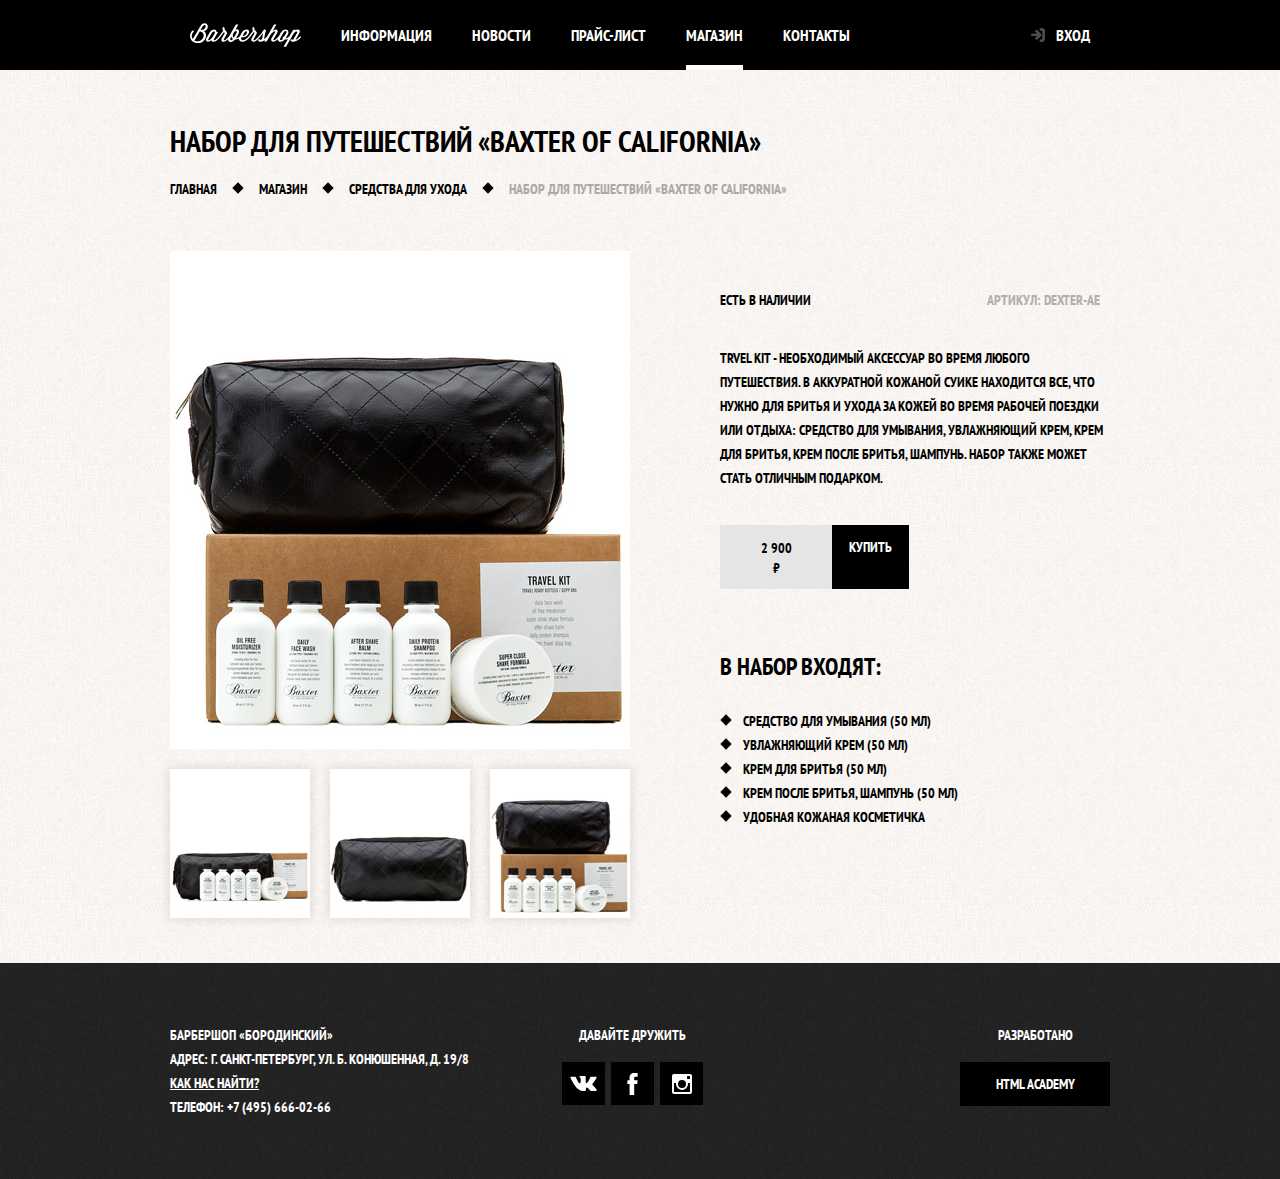
==== commit d8b97248: "add price and modal style" ====
--- a/catalog-item.html
+++ b/catalog-item.html
@@ -36,7 +36,7 @@
         <ul class="breadcrumbs">
             <li><a href="index.html">Главная</a></li>
             <li><a href="catalog.html">Магазин</a></li>
-            <li><a href="#">Средства для ухода</a></li>
+            <li><a href="catalog.html">Средства для ухода</a></li>
             <li class="breadcrumbs-current">Набор для путешествий «Baxter of California»</li>
         </ul>
 
@@ -113,7 +113,7 @@
 
     <section class="modal modal-login">
         <h2>Личный кабинет</h2>
-        <p>Введите свой логин и пароль.</p>
+        <p class="modal-description">Введите свой логин и пароль.</p>
         <form action="https://echo.htmlacademy.ru" class="login-form" method="post">
             <p>
                 <label for="user-login" class="visually-hidden">Логин</label>
@@ -136,5 +136,6 @@
         </form>
         <button class="modal-close" type="button">Закрыть</button>
     </section>
+    <!-- <div class="modal-overlay"></div> -->
 </body>
 </html>--- a/css/style.css
+++ b/css/style.css
@@ -124,6 +124,7 @@
 
 .main-navigation-wrapper {
     width: 100%;
+    min-height: 70px;
     margin-bottom: 60px;
 
     background-color: #000000;
@@ -169,6 +170,27 @@
 .user-navigation a:hover,
 .user-navigation a:focus {
     background-color: #242424;
+}
+
+.site-navigation-current {
+    position: relative;
+}
+
+.site-navigation-current a:not([href]) {
+    background-color: #000000;
+}
+
+.site-navigation-current::after {
+    content: "";
+
+    position: absolute;
+    right: 20px;
+    bottom: 0;
+    left: 20px;
+
+    height: 5px;
+
+    background-color: #ffffff;
 }
 
 .user-navigation .login-link {
@@ -833,6 +855,151 @@
     transform: rotate(45deg);
 }
 
+.inner-content {
+    margin-bottom: 75px;
+}
+
+.inner-content h2 {
+    margin-top: 60px;
+    margin-bottom: 30px;
+
+    font-size: 24px;
+    line-height: 30px;
+}
+
+.inner-content h3 {
+    margin-top: 60px;
+    margin-bottom: 30px;
+
+    font-size: 20px;
+    line-height: 24px;
+}
+
+.inner-content h2 + h3 {
+    margin-top: 30px;
+}
+
+.inner-content p {
+    margin: 14px 0;
+}
+
+.inner-content table {
+    border-collapse: collapse;
+}
+
+.inner-content td {
+    padding: 10px 15px;
+
+    border: 2px solid #000000;
+}
+
+.inner-content .big-heading {
+    display: flex;
+    align-items: center;
+
+    margin-top: 55px;
+    margin-bottom: 65px;
+
+    font-size: 48px;
+    line-height: 48px;
+    text-align: center;
+}
+
+.big-heading::before,
+.big-heading::after {
+    content: "";
+
+    flex-grow: 1;
+    flex-shrink: 0;
+
+    width: 50px;
+    height: 2px;
+
+    background: #000000;
+}
+
+.big-heading::before {
+    margin-right: 25px;
+}
+
+.big-heading::after {
+    margin-left: 25px;
+}
+
+.custom-list-1 {
+    margin: 14px 0;
+    padding: 0;
+
+    list-style: none;
+}
+
+.custom-list-1 li {
+    position: relative;
+
+    margin-bottom: 15px;
+    padding-left: 20px;
+}
+
+.custom-list-1 li::before {
+    content: "";
+
+    position: absolute;
+    top: 8px;
+    left: 0;
+
+    width: 8px;
+    height: 8px;
+
+    background-color: #000000;
+    transform: rotate(45deg);
+}
+
+.custom-table-1 {
+    width: 100%;
+}
+
+.custom-table-1 td {
+    width: 50%;
+}
+
+.custom-table-1 td:last-child {
+    text-align: center;
+}
+
+.inner-columns {
+    display: flex;
+    justify-content: space-between;
+    flex-wrap: wrap;
+
+    margin: 60px 0;
+}
+
+.inner-column-left,
+.inner-column-right {
+    width: 460px;
+}
+
+.inner-column-left *:first-child,
+.inner-column-right *:first-child {
+    margin-top: 0;
+}
+
+.inner-column-left *:last-child,
+.inner-column-right *:last-child {
+    margin-bottom: 0;
+}
+
+.inner-columns > h2:first-child {
+    width: 100%;
+    margin-top: 0;
+    /* margin-right: 460px;
+    margin-right: calc(100% - 460px); */
+}
+
+.short-text {
+    padding-right: 80px;
+}
+
 .main-footer {
     margin-top: 65px;
     padding: 60px 0;
@@ -935,22 +1102,108 @@
     background-color: #ffffff;
 }
 
+/* Всплывающая форма */
+
 .modal {
+    position: fixed;
+
+    display: none;
+
     color: #000000;
 
     background-color: #f8f3f0;
     background-image: url("../img/pattern-light.jpg");
     background-position: 0 0;
     background-repeat: repeat;
-}
-
-.modal h2 {
+    box-shadow: 0 30px 50px rgba(0, 0, 0, 0.7);
+
+    z-index: 2;
+}
+
+.modal-overlay {
+    position: fixed;
+    top: 0;
+    left: 0;
+
+    width: 100%;
+    height: 100%;
+
+    background: rgba(0, 0, 0, 0.5);
+    z-index: 1;
+}
+
+.modal-login {
+    top: 120px;
+    left: 50%;
+
+    width: 300px;
+    margin-left: -230px;
+    padding: 50px 80px;
+}
+
+.modal-close {
+    position: absolute;
+    top: 0;
+    right: -34px;
+
+    width: 22px;
+    height: 22px;
+
+    font-size: 0;
+
+    background-color: transparent;
+    border: 0;
+
+    cursor: pointer;
+}
+
+.modal-close::before,
+.modal-close::after {
+    content: "";
+
+    position: absolute;
+    top: 10px;
+    left: 2px;
+
+    width: 19px;
+    height: 3px;
+
+    background-color: #d0d0d0;
+}
+
+.modal-close::before {
+    transform: rotate(45deg);
+}
+
+.modal-close::after {
+    transform: rotate(-45deg);
+}
+
+.modal-login h2 {
+    margin: 0;
+    margin-bottom: 20px;
+
     font-size: 30px;
     line-height: 42px;
 }
 
+.modal-description {
+    margin: 0;
+    margin-bottom: 10px;
+}
+
+.login-form p {
+    margin: 0;
+    margin-bottom: 10px;
+}
+
 .login-form input[type="text"],
 .login-form input[type="password"] {
+    box-sizing: border-box;
+    width: 300px;
+    padding: 10px 15px;
+    padding-right: 40px;
+
     font: inherit;
     color: #000000;
     text-transform: uppercase;
@@ -963,11 +1216,77 @@
     border-color: #663d15;
 }
 
+.login-form .login-help {
+    display: flex;
+    flex-wrap: wrap;
+    justify-content: space-between;
+    margin: 15px 0;
+}
+
+.login-icon-user {
+    background-image: url("../img/user.svg");
+    background-position: 270px center;
+    background-repeat: no-repeat;
+}
+
+.login-icon-password {
+    background-image: url("../img/lock.svg");
+    background-position: 270px center;
+    background-repeat: no-repeat;
+}
+
+.login-checkbox {
+    position: relative;
+
+    padding-left: 30px;
+    
+    cursor: pointer;
+}
+
 .login-checkbox:hover,
 .login-checkbox:focus {
     color: #663d15;
 }
 
+.login-checkbox input[type="checkbox"] + .checkbox-indicator {
+    position: absolute;
+    top: 0;
+    left: 0;
+
+    width: 17px;
+    height: 17px;
+
+    border: 2px solid #000000;
+}
+
+.login-checkbox input[type="checkbox"]:focus + .checkbox-indicator {
+    border-color: #663d15;
+    outline: thin dotted;
+    outline: 5px auto -webkit-focus-ring-color;
+}
+
+.login-checkbox input[type="checkbox"]:checked + .checkbox-indicator::before,
+.login-checkbox input[type="checkbox"]:checked + .checkbox-indicator::after {
+    content: "";
+
+    position: absolute;
+    top: 8px;
+    left: 1px;
+
+    width: 15px;
+    height: 2px;
+    
+    background-color: #000000;
+}
+
+.login-checkbox input[type="checkbox"]:checked + .checkbox-indicator::before {
+    transform: rotate(45deg);
+}
+
+.login-checkbox input[type="checkbox"]:checked + .checkbox-indicator::after {
+    transform: rotate(-45deg);
+}
+
 .restore {
     color: #000000;
     text-decoration: underline;
@@ -976,4 +1295,25 @@
 .restore:hover,
 .restore:focus {
     text-decoration: none;
+}
+
+.login-form .button {
+    width: 100%;
+    margin-right: 0;
+}
+
+.modal-map {
+    top: 50%;
+    left: 50%;
+
+    width: 766px;
+    height: 561px;
+    margin-top: -280px;
+    margin-left: -390px;
+
+    border: 7px solid white;
+}
+
+.modal-map p {
+    margin: 0;
 }